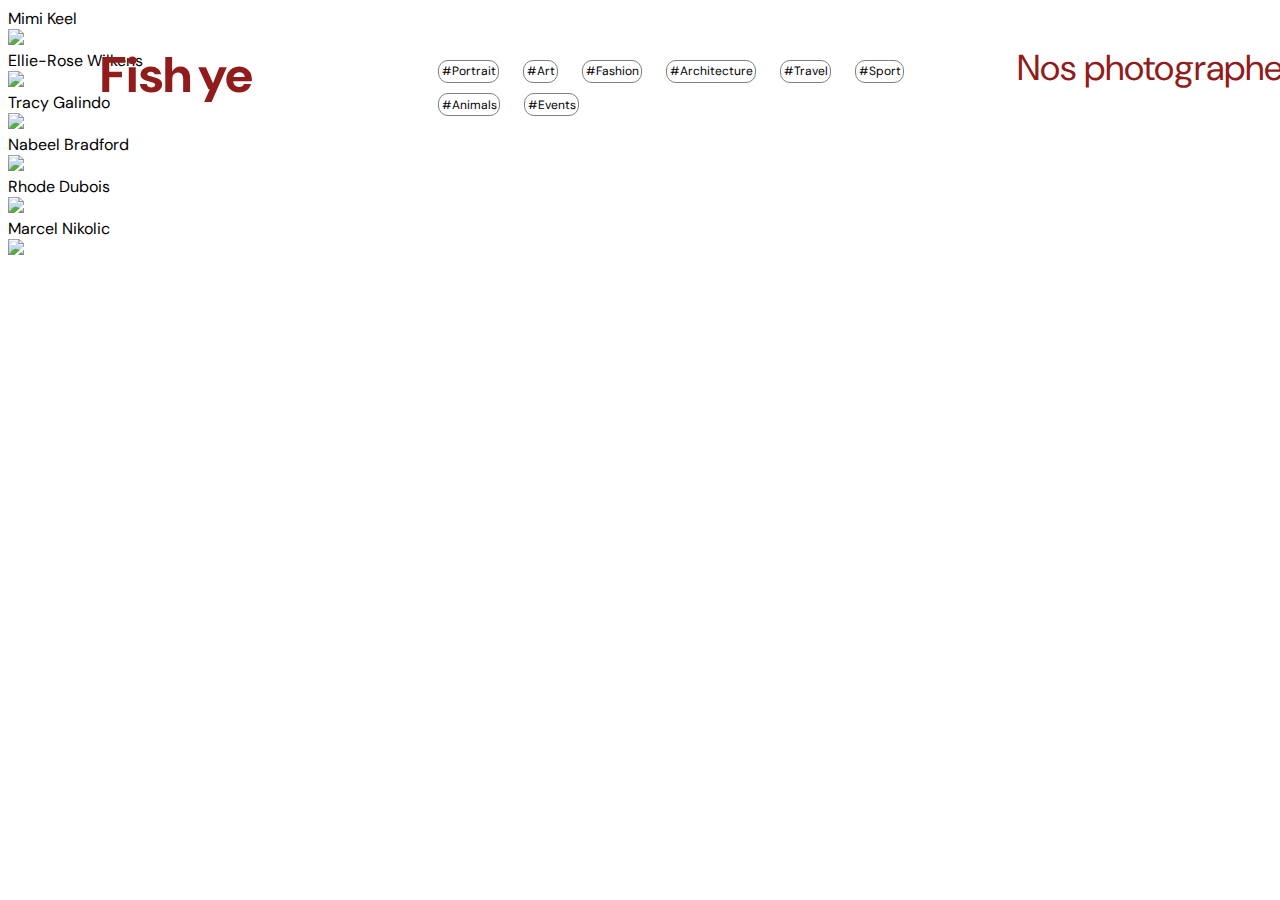
==== index.html @ 35b32175 "Initial commit" ====
<!DOCTYPE html>

<html lang="fr">
  <head>
    <meta charset="utf-8" />
    <title>Fisheye</title>
    <meta name="viewport" content="width=device-width,initial-scale=1" />
    <link rel="stylesheet" href="style.css" />
    <link rel="preconnect" href="https://fonts.googleapis.com" />
    <link rel="preconnect" href="https://fonts.gstatic.com" crossorigin />
    <link href="https://fonts.googleapis.com/css2?family=DM+Sans&display=swap" rel="stylesheet" /> 
    <script src="https://kit.fontawesome.com/fffc96f8f9.js" crossorigin="anonymous"></script>
  </head>

  <body>
    <header class="en-tete">
      <div class="logo">Fish<i class="fas fa-camera"></i>ye</div>
      <div class="rectangle246">
        <ul>
          <li>#Portrait</li>
          <li>#Art</li>
          <li>#Fashion</li>
          <li>#Architecture</li>
          <li>#Travel</li>
          <li>#Sport</li>
          <li>#Animals</li>
          <li>#Events</li>
        </ul>
      </div>
    </header>
    <div class="text">Nos photographes</div>
    <div class="photographList"></div>
    <script src="app.js"></script>
  </body>
</html>
---- style.css ----
* {
    font-family: DM sans, sans-serif;
}

.logo {
    position: absolute;
    width: 200px;
    height: 50px;
    left: 100px;
    top: 42px;

    font-size: 50px;
    font-weight: 800;
    color: #911C1C;
}

i {
    font-size: 40px;
    font-weight: 800;
    color: #911C1C;
    margin: 0 3px 0 3px;
}

.en-tete {
    display: flex;
    flex-direction: row;
}

.rectangle246 {
    position: absolute;
    width: 553px;
    height: 49px;
    left: 388px;
    top: 43px;
}

.rectangle246 ul li {
    display: inline-flex;
    list-style-type: none;
    border: 1px grey solid;
    border-radius: 10px 10px;
    padding: 2.5px 2.5px;
    margin: 0 10px 10px 10px;
    font-size: 0.75rem;
    color: 
}

.text {
    position: absolute;
    width: 306px;
    height: 47px;
    left: 1017px;
    top: 44px;

    font-family: DM Sans;
    font-style: normal;
    font-weight: normal;
    font-size: 36px;
    line-height: 47px;

    /* identical to box height */

    color: #911C1C;
}
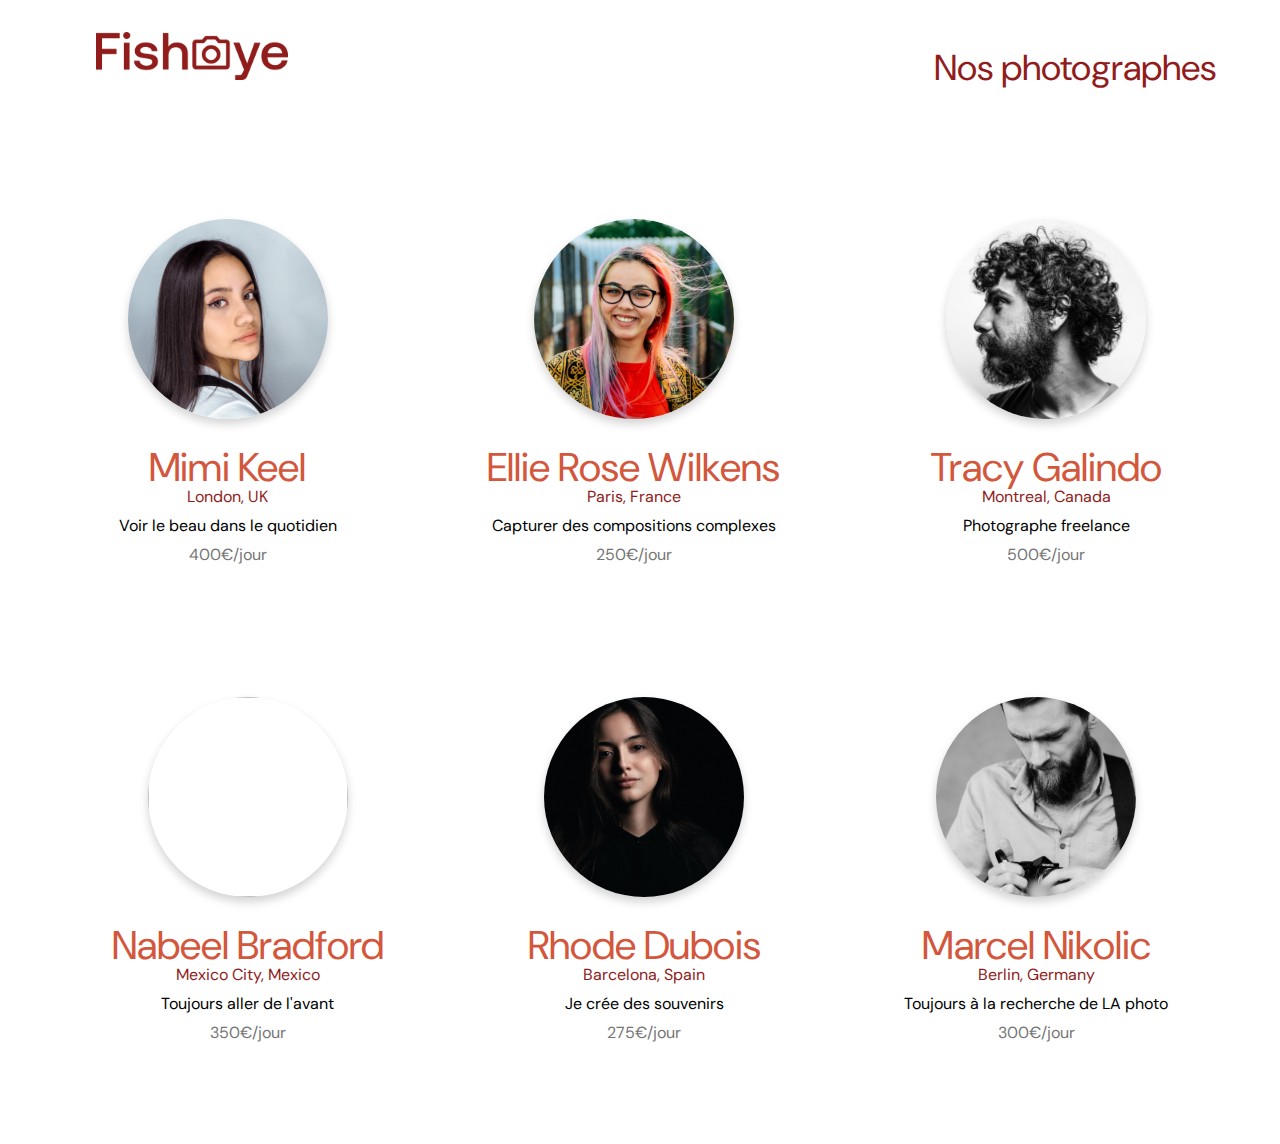
==== commit f662929f: "ouverture / fermeture modale "contactez-moi" & début lightbox" ====
--- a/index.html
+++ b/index.html
@@ -5,31 +5,23 @@
     <meta charset="utf-8" />
     <title>Fisheye</title>
     <meta name="viewport" content="width=device-width,initial-scale=1" />
-    <link rel="stylesheet" href="style.css" />
+    <link rel="stylesheet" href="index.css" />
     <link rel="preconnect" href="https://fonts.googleapis.com" />
     <link rel="preconnect" href="https://fonts.gstatic.com" crossorigin />
     <link href="https://fonts.googleapis.com/css2?family=DM+Sans&display=swap" rel="stylesheet" /> 
     <script src="https://kit.fontawesome.com/fffc96f8f9.js" crossorigin="anonymous"></script>
+    <link rel="icon" href="assets/images/favicon.ico">
   </head>
 
   <body>
-    <header class="en-tete">
-      <div class="logo">Fish<i class="fas fa-camera"></i>ye</div>
-      <div class="rectangle246">
-        <ul>
-          <li>#Portrait</li>
-          <li>#Art</li>
-          <li>#Fashion</li>
-          <li>#Architecture</li>
-          <li>#Travel</li>
-          <li>#Sport</li>
-          <li>#Animals</li>
-          <li>#Events</li>
-        </ul>
-      </div>
+    <header>
+      <div class="logo"><a href="index.html"><img src="assets/images/logo.png" class="logo" /></a></div>
+      <div class="text">Nos photographes</div>
     </header>
-    <div class="text">Nos photographes</div>
-    <div class="photographList"></div>
-    <script src="app.js"></script>
+    <div class="photographersList">
+      <!-- HTML généré à partir du fichier "index.js" -->
+    </div>
+    
+    <script src="index.js"></script>
   </body>
 </html>--- a/index.css
+++ b/index.css
@@ -0,0 +1,101 @@
+* {
+    box-sizing: border-box;
+    margin: 0;
+    padding: 0;
+    font-family: DM sans, sans-serif;
+}
+
+header, .photographersList {
+    display: flex;
+    flex-direction: row;
+    flex-wrap: wrap;
+    width: 100%;
+    padding: 2rem 2rem;
+}
+
+header {
+    align-items: baseline;
+}
+.logo img, .text {
+    align-items: baseline;
+}
+
+.logo {
+    height: 3rem;
+    margin-left: 2rem;
+    margin-right: auto;
+    color: #911C1C;
+}
+
+.text {
+    justify-content: flex-end;
+    margin-right: 2rem;
+    font-size: 2.25rem;
+    line-height: 2.938rem;
+    color: #911C1C;
+}
+
+.portrait {
+    display: flex;
+    justify-content: center;
+    width: auto;
+    padding-bottom: 2rem;
+}
+
+.portrait img {
+    width: 200px;
+    height: 200px;
+    border-radius: 50%;
+    object-fit: cover;
+    box-shadow: 0px 5px 10px lightgray;
+    margin: auto;
+}
+
+.photographersList {
+    display: flex;
+    justify-content: space-evenly;
+}
+
+.sectionPhotograph {
+    display: flex;
+    flex-direction: row;
+    width: 25%;
+    flex-wrap: wrap;
+    justify-content: space-evenly;
+    font-size: 10rem;
+}
+
+.name {
+    font-size: 2.5rem;
+    line-height: 2rem;
+    text-align: center;
+    color: #D3573C;
+}
+.location {  
+    font-size: 1rem;
+    line-height: 1.8rem;
+    text-align: center;
+    color: #901C1C;
+}
+.marketingHook {
+    font-size: 1rem;
+    line-height: 1.8rem;
+    text-align: center; 
+    color: #000000;
+}
+.price {
+    font-size: 1rem;
+    line-height: 1.8rem;
+    text-align: center;
+    color: #757575;
+}
+
+a {
+    text-decoration: none;
+}
+
+.profile {
+    display: flex;
+    justify-content: center;
+    margin: 4rem 4rem;   
+}
